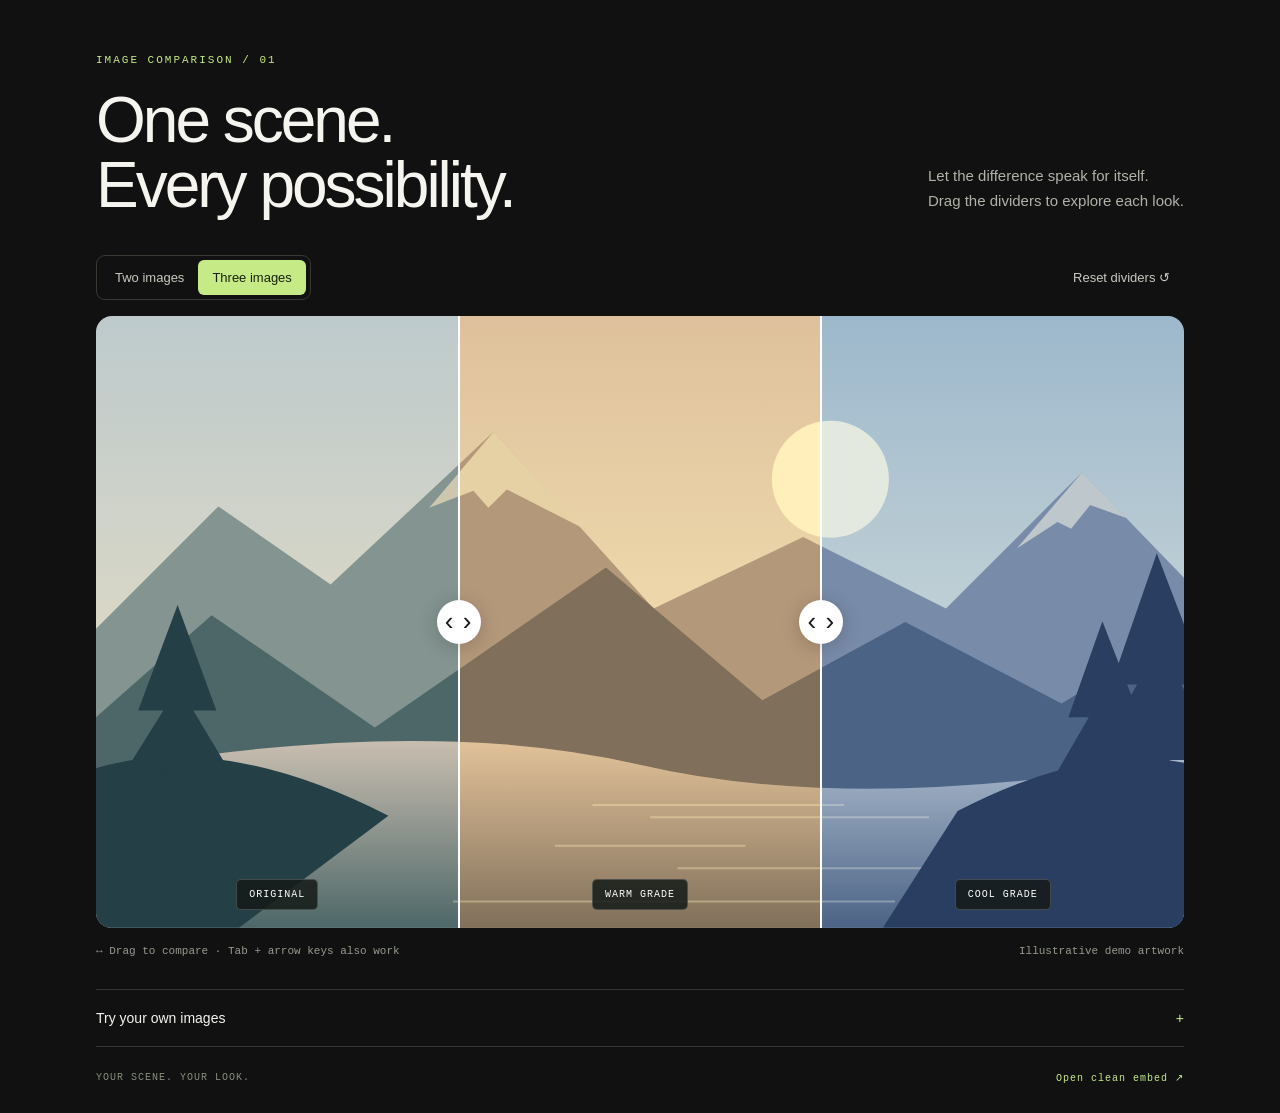
==== image-compare/index.html @ 802600c9 "Add files via upload" ====
<!doctype html>
<html lang="en">
<head>
  <meta charset="utf-8"><meta name="viewport" content="width=device-width, initial-scale=1">
  <title>Image comparison studio</title>
  <link rel="stylesheet" href="style.css">
  <script src="config.js" defer></script><script src="compare.js" defer></script><script src="studio.js" defer></script>
</head>
<body class="studio">
<main>
  <header><div><p class="eyebrow">IMAGE COMPARISON / 01</p><h1>One scene.<br>Every possibility.</h1></div><p class="intro">Let the difference speak for itself.<br>Drag the dividers to explore each look.</p></header>
  <div class="toolbar"><div class="segmented" aria-label="Number of variations"><button data-count="2" aria-pressed="false">Two images</button><button data-count="3" aria-pressed="true">Three images</button></div><button id="reset">Reset dividers ↺</button></div>
  <image-compare></image-compare>
  <div class="caption"><span>↔ Drag to compare · Tab + arrow keys also work</span><span>Illustrative demo artwork</span></div>
  <details class="setup"><summary>Try your own images <span>+</span></summary><p>Choose matching renders with the same dimensions and camera position. These previews stay in this browser and are not saved. To publish, update config.js and the images folder as described in README.md.</p><div id="uploads"></div><p id="notice" role="status"></p></details>
  <footer>YOUR SCENE. YOUR LOOK.<a href="embed.html" target="_blank" rel="noopener">Open clean embed ↗</a></footer>
</main>
</body></html>
---- image-compare/style.css ----
:root{color-scheme:dark;font-family:Arial,Helvetica,sans-serif;color:#f5f4ef;background:#101110;font-synthesis:none}*{box-sizing:border-box}body{margin:0}main{max-width:1160px;margin:auto;padding:54px 36px 28px}header{display:flex;justify-content:space-between;align-items:flex-end;margin-bottom:36px;gap:32px}.eyebrow{font:11px monospace;letter-spacing:2px;color:#c6eb86;margin:0 0 22px}h1{font-size:clamp(36px,5vw,66px);letter-spacing:-3px;line-height:1.02;margin:0;font-weight:500}.intro{color:#b0b3a9;line-height:1.7;font-size:15px;margin:0 0 5px}.toolbar{display:flex;justify-content:space-between;align-items:center;margin-bottom:16px}button{font:13px Arial;color:#c7cbc1;background:transparent;border:0;border-radius:6px;padding:10px 14px;cursor:pointer}button:disabled{opacity:.35;cursor:default}.segmented{padding:4px;border:1px solid #363a32;border-radius:9px}.segmented button[aria-pressed=true]{background:#c6eb86;color:#15200b}button:focus-visible,summary:focus-visible,a:focus-visible{outline:2px solid #c6eb86;outline-offset:4px}image-compare{display:block;position:relative;isolation:isolate;width:100%;aspect-ratio:16/9;overflow:hidden;border-radius:16px;background:#252a28;touch-action:pan-y;user-select:none;cursor:ew-resize}image-compare .layer{position:absolute;inset:0;background:#252a28}image-compare img{width:100%;height:100%;object-fit:contain;display:block;pointer-events:none}.divider{position:absolute;top:0;bottom:0;width:2px;background:#fff;transform:translateX(-50%);outline:none;z-index:4;touch-action:pan-y}.divider:before{content:'';position:absolute;inset:0 -15px}.grip{position:absolute;top:50%;left:50%;transform:translate(-50%,-50%);display:grid;place-content:center;border-radius:50%;width:44px;height:44px;color:#171b18;background:#fff;font-size:26px;letter-spacing:1px;box-shadow:0 3px 20px #0003}.divider:focus-visible .grip{outline:3px solid #c6eb86;outline-offset:4px}.image-label{position:absolute;bottom:18px;transform:translateX(-50%);font:10px monospace;letter-spacing:1px;text-transform:uppercase;white-space:nowrap;overflow:hidden;text-overflow:ellipsis;padding:9px 12px;border:1px solid #ffffff30;border-radius:5px;background:#151b19dc;color:white;pointer-events:none;z-index:3}.image-error{position:absolute;inset:25% 20%;color:white;font-size:14px;line-height:1.5}.caption{display:flex;justify-content:space-between;gap:15px;font:11px monospace;color:#969c90;margin:17px 0 32px}.setup{border-block:1px solid #33372f;padding:20px 0}.setup summary{cursor:pointer;list-style:none;font-size:14px}.setup summary span{float:right;color:#c6eb86}.setup p{color:#a6ada0;font-size:13px;line-height:1.6;max-width:760px}#uploads{display:flex;gap:14px}.upload{flex:1;min-width:0;padding:15px;background:#1c201b;border-radius:8px;font-size:12px}.upload[hidden]{display:none}input{display:block;max-width:100%;font-size:11px;margin-top:14px}footer{display:flex;justify-content:space-between;margin-top:25px;font:10px monospace;letter-spacing:1px;color:#899180}a{color:#c6eb86;text-decoration:none}.embed{background:transparent;min-height:100dvh;display:grid;align-items:center}.embed image-compare{max-height:100dvh;border-radius:12px}@media(max-width:600px){main{padding:30px 16px}header{display:block;margin-bottom:24px}h1{letter-spacing:-1.5px}.intro{margin-top:18px;font-size:13px}.caption{font-size:9px}.caption span:last-child{display:none}.image-label{font-size:8px;padding:6px;bottom:10px;letter-spacing:0}.grip{width:36px;height:36px}#uploads{flex-direction:column}image-compare{border-radius:10px}button{padding:9px 11px;font-size:12px}}
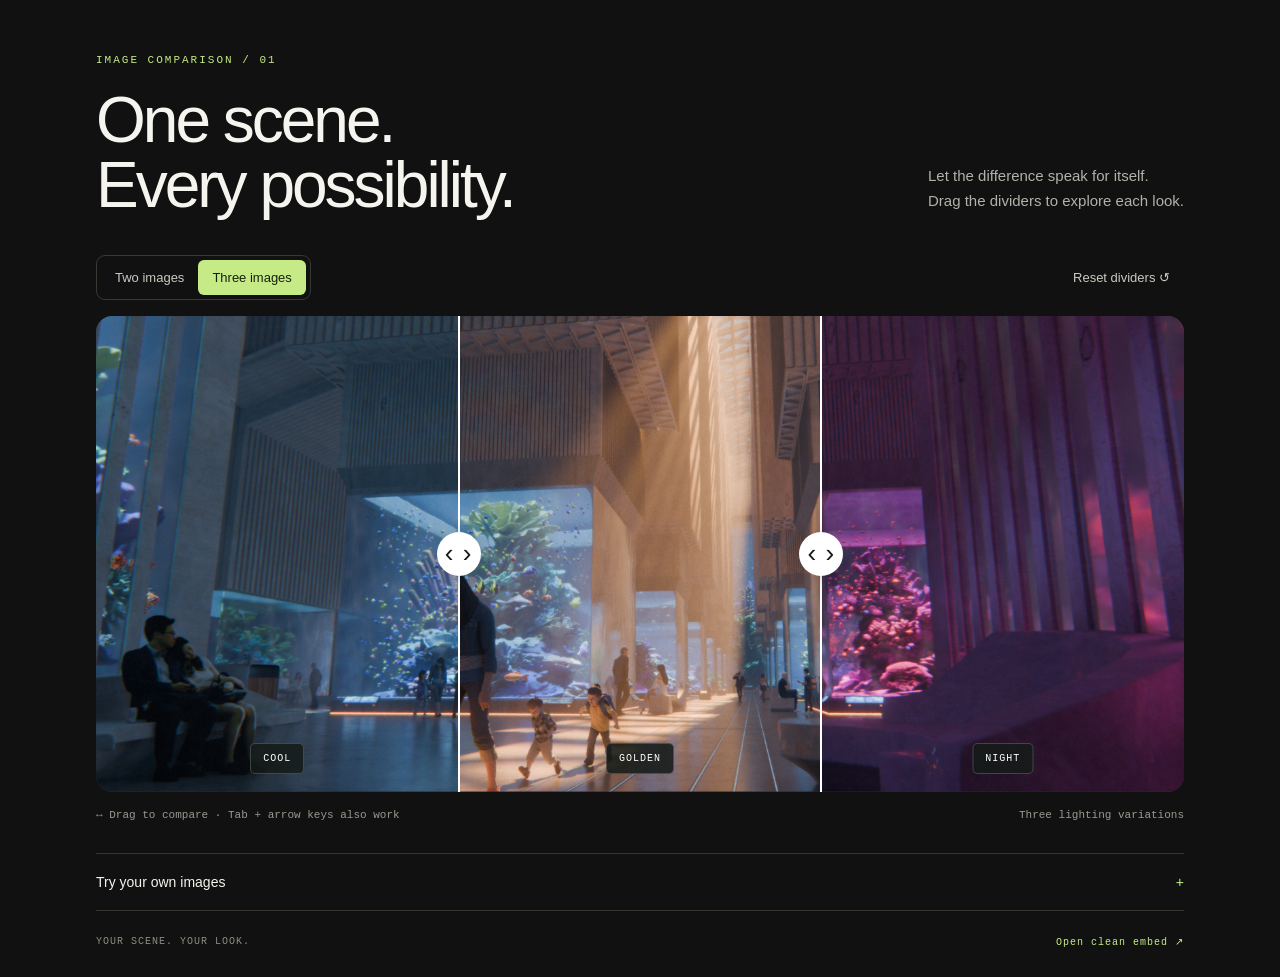
==== commit 22d3dddd: "Add files via upload" ====
--- a/image-compare/index.html
+++ b/image-compare/index.html
@@ -11,7 +11,7 @@
   <header><div><p class="eyebrow">IMAGE COMPARISON / 01</p><h1>One scene.<br>Every possibility.</h1></div><p class="intro">Let the difference speak for itself.<br>Drag the dividers to explore each look.</p></header>
   <div class="toolbar"><div class="segmented" aria-label="Number of variations"><button data-count="2" aria-pressed="false">Two images</button><button data-count="3" aria-pressed="true">Three images</button></div><button id="reset">Reset dividers ↺</button></div>
   <image-compare></image-compare>
-  <div class="caption"><span>↔ Drag to compare · Tab + arrow keys also work</span><span>Illustrative demo artwork</span></div>
+  <div class="caption"><span>↔ Drag to compare · Tab + arrow keys also work</span><span>Three lighting variations</span></div>
   <details class="setup"><summary>Try your own images <span>+</span></summary><p>Choose matching renders with the same dimensions and camera position. These previews stay in this browser and are not saved. To publish, update config.js and the images folder as described in README.md.</p><div id="uploads"></div><p id="notice" role="status"></p></details>
   <footer>YOUR SCENE. YOUR LOOK.<a href="embed.html" target="_blank" rel="noopener">Open clean embed ↗</a></footer>
 </main>
